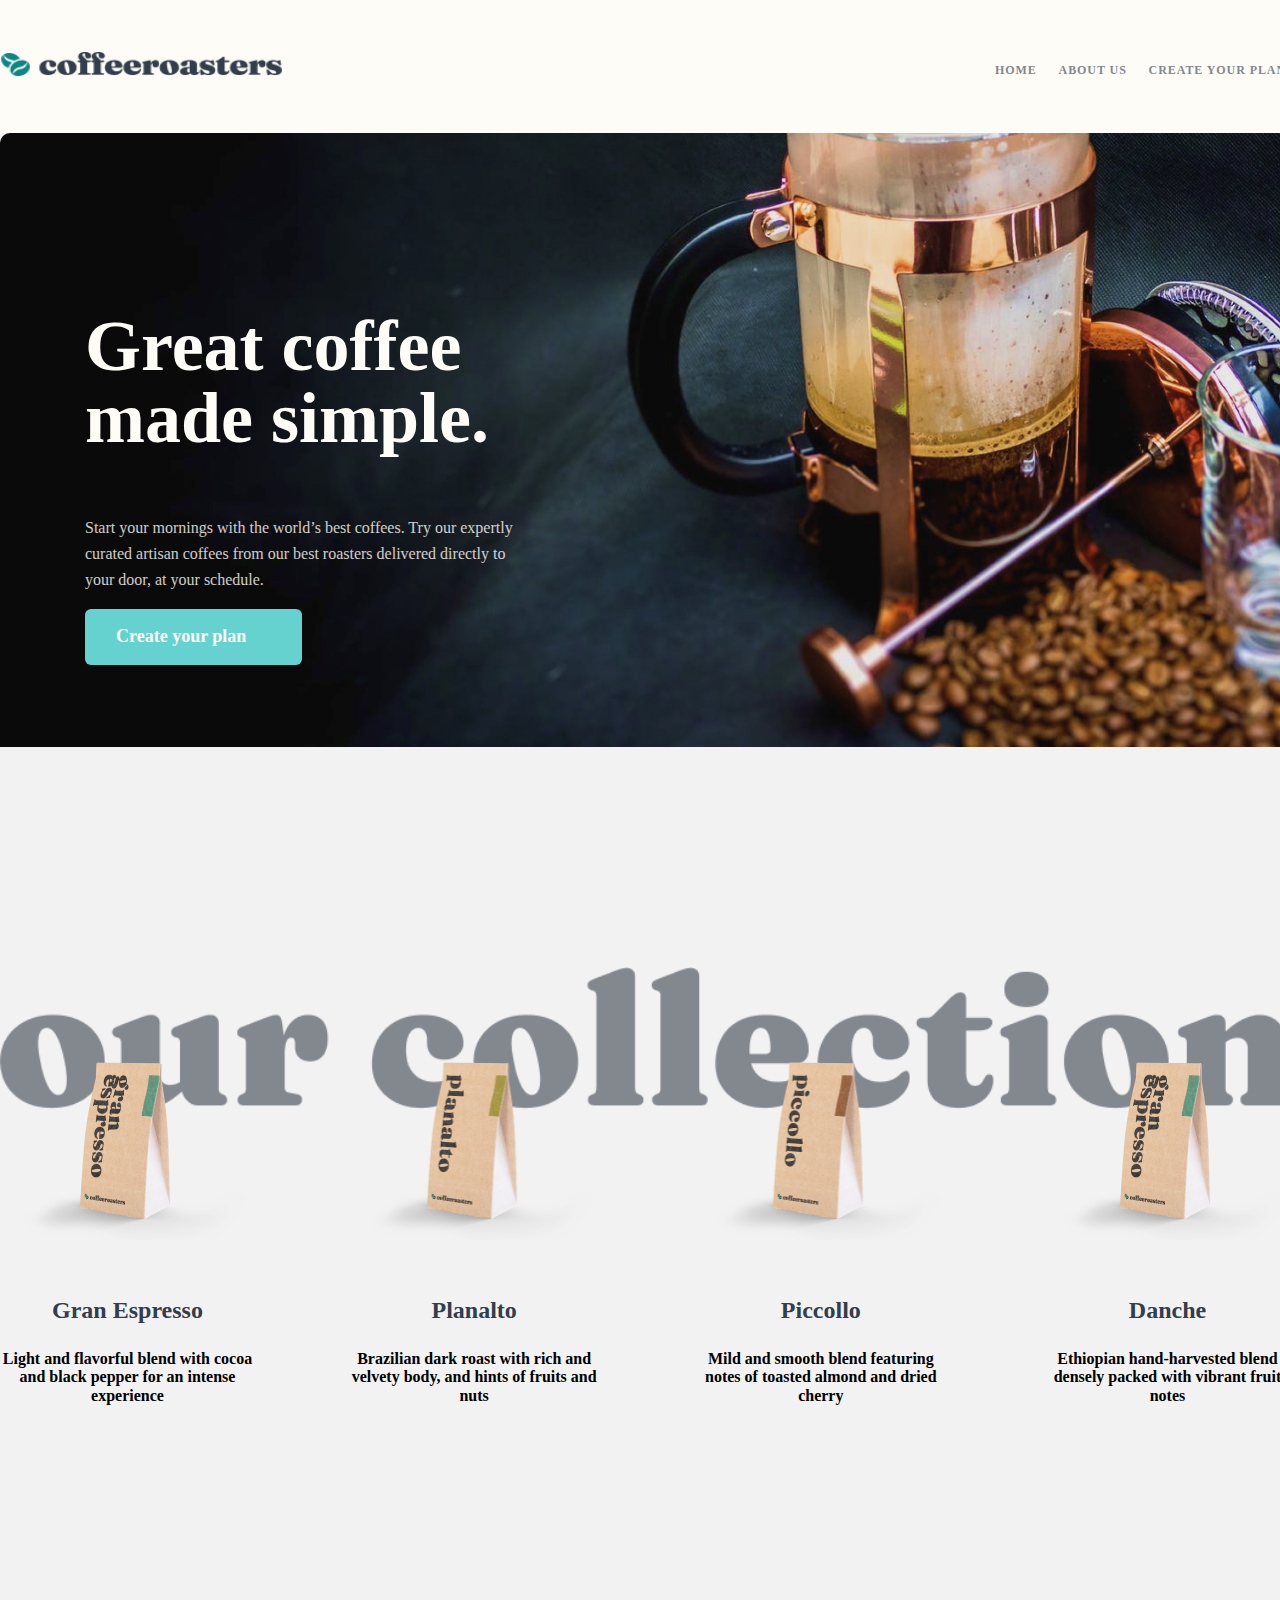
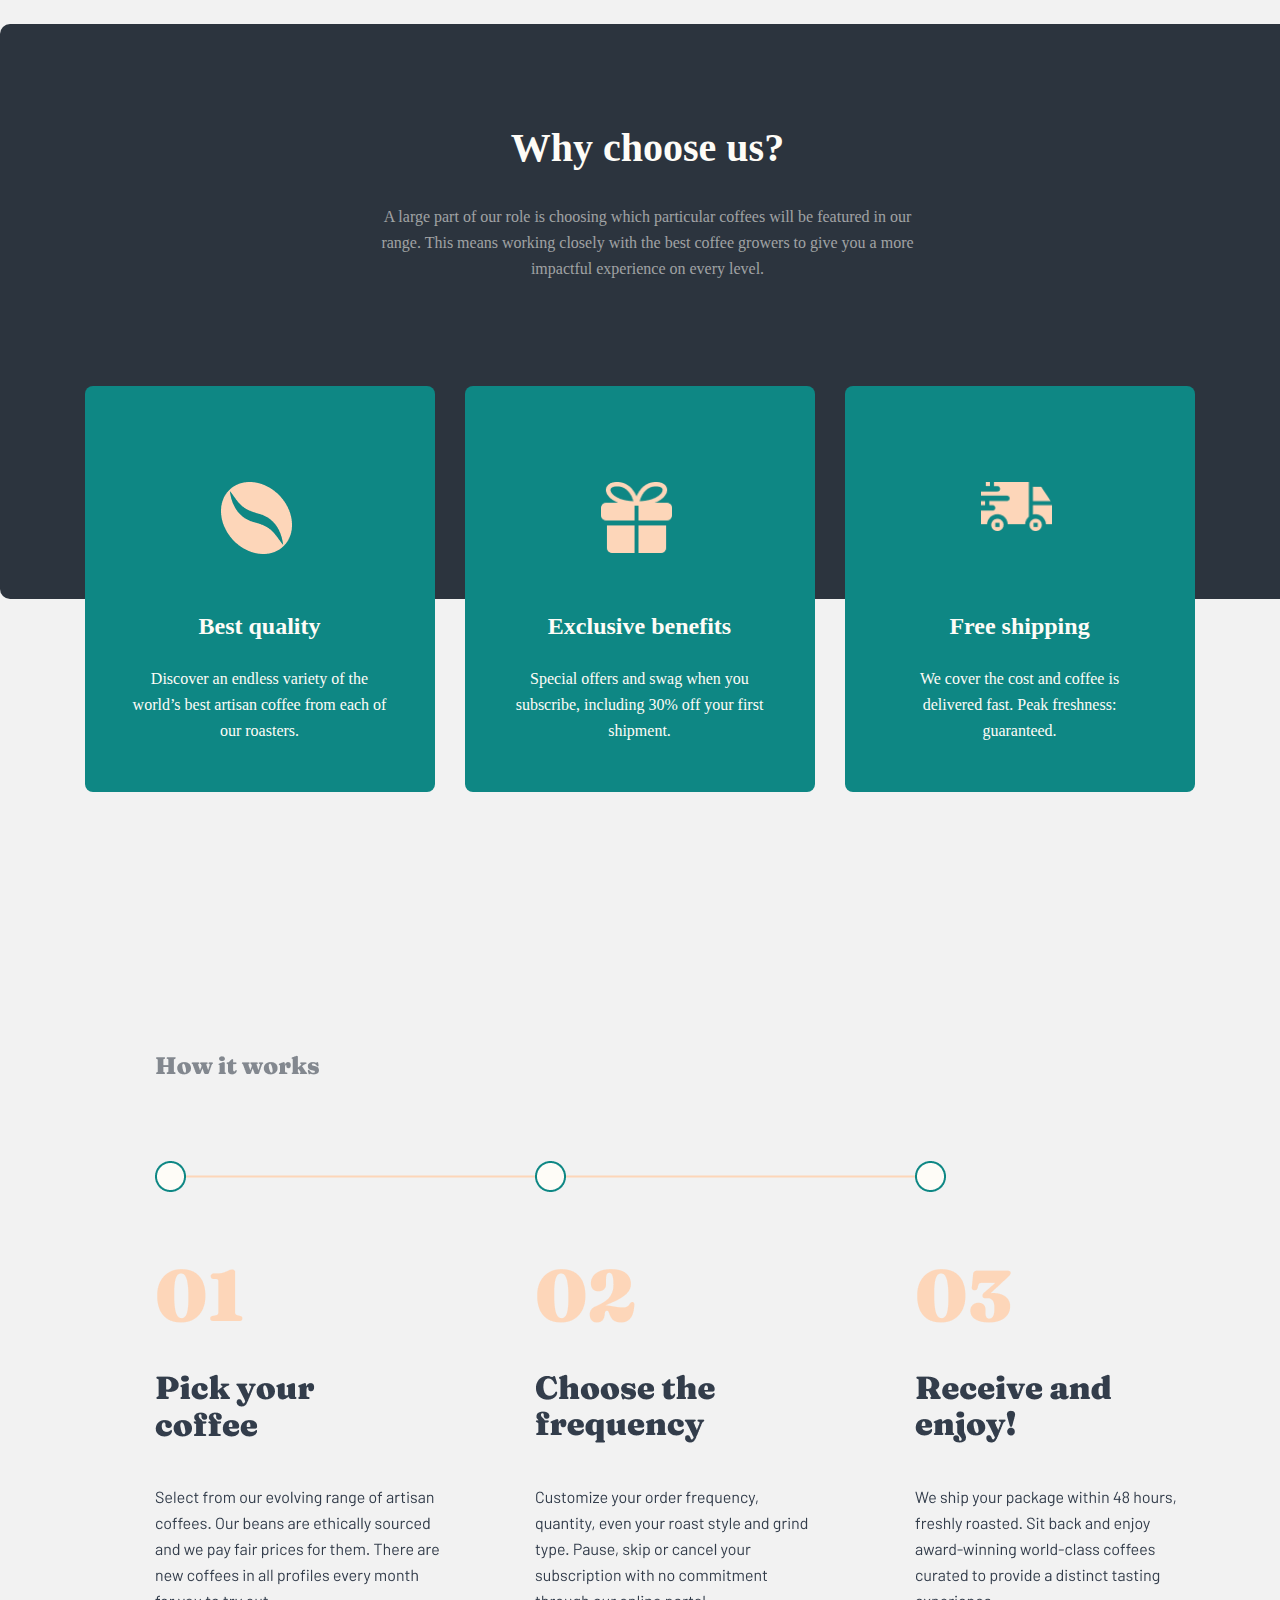
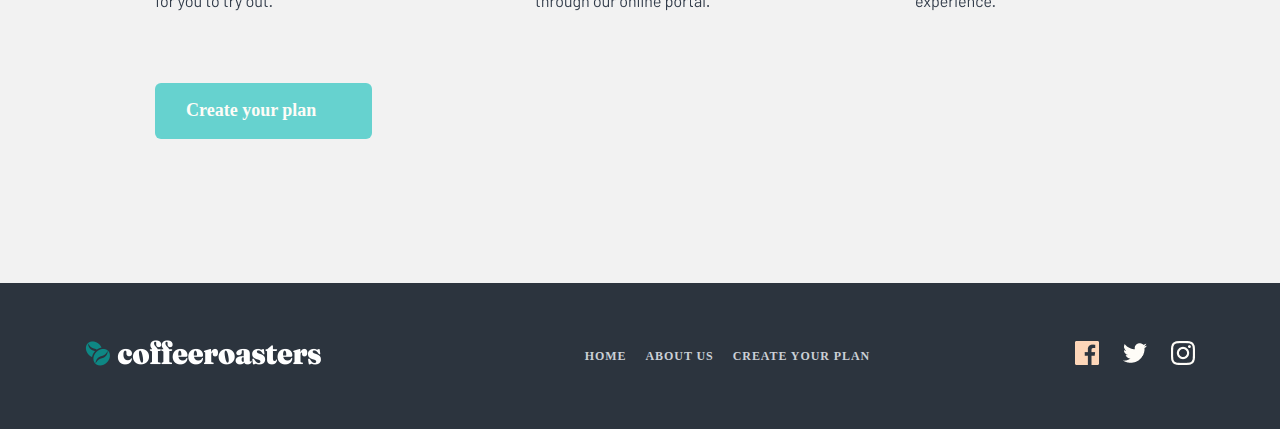
==== index.html @ d9ac760b "done mission" ====
<!DOCTYPE html>
<html lang="en">
<head>
    <meta charset="UTF-8">
    <meta http-equiv="X-UA-Compatible" content="IE=edge">
    <meta name="viewport" content="width=device-width, initial-scale=1.0">
    <title>cofferoaster</title>
    <link rel="stylesheet" href="./css/main.css">
    <link rel="stylesheet" href="./css/normalize.css">
</head>
<body>
    <!-- header part start  -->
    <header class="header_part">
        <div class="container">
            <div class="header_wrapper">
                <!-- site header logo start -->
                <a  class="header_image_logotip" href="#" class="header_logotip"><img class="heder_logo_img" src="./image/logotip.png" alt="cofferoaster" width="203" height="24"></a>
                <!-- header navbar start -->
                <nav>
                    <ul class="header_lis_wrappe">
                        <li class="ul_item"><a href="#" class="li_word_link">HOME</a></li>
                        <li class="ul_item"><a href="#" class="li_word_link">ABOUT US</a></li>
                        <li class="ul_item"><a href="#" class="li_word_link">CREATE YOUR PLANE</a></li>
                    </ul>
                </nav>
            </div>
        </div>
    </header>
    <!-- header part and -->
    <!-- start main part -->
  <main class="site_main">
    <!-- <h1>COFFEROASTER</h1> -->
    <!-- first section part start -->
    <section class="first_section">
        <div class="container">
            <div class="first_section_wrapper">

                    <h2 class="coffe_great">Great coffee made simple.</h2>
                      <p class="coffe_great_desc">Start your mornings with the world’s best coffees. Try our expertly curated artisan coffees from our best roasters delivered directly to your door, at your schedule.</p> 
                      <a class="first_section_btn" href="#" role="button">Create your plan</a> 
            </div>
        </div>
    </section>
    <!-- first section part start -->
    <!-- scond section part start -->
    <section class="second_section">
        <div class="container">
        <div class="second_section_wrapper">
            <ul class="second_section_list_wrapper">               
                <li class="second_section_items">
                    <img  class="second_section_image" src="./image/kopi1 copy.png" alt="image" width="255" height="193">
                    <h3 class="gran_espresso">Gran Espresso</h3>
                    <p class="second_section_desc">Light and flavorful blend with cocoa and black pepper for an intense experience</p>
                </li>
                <li class="second_section_items">
                    <img  class="second_section_image" src="./image/kopi2.png" alt="image" width="255" height="193">
                    <h2 class="gran_espresso">Planalto</h2>
                    <p class="second_section_desc">Brazilian dark roast with rich and velvety body, and hints of fruits and nuts</p>
                </li>
                <li class="second_section_items">
                    <img  class="second_section_image" src="./image/kopi3.png" alt="image" width="255" height="193">
                    <h2 class="gran_espresso">Piccollo</h2>
                    <p class="second_section_desc">Mild and smooth blend featuring notes of toasted almond and dried cherry</p>
                </li>
                <li class="second_section_items">
                    <img  class="second_section_image" src="./image/kopi1 copy.png" alt="image" width="255" height="193">
                    <h2 class="gran_espresso">Danche</h2>
                    <p class="second_section_desc">Ethiopian hand-harvested blend densely packed with vibrant fruit notes</p>
                </li>
            </ul>
        </div>
       </div>
    </section>
     <!-- scond section part and-->
        <!-- Why Choose section start -->
        <section class="why-choose-section">
            <div class="container">
                <div class="why-choose-section__wrapper">
                    <h2 class="why-choose-section__title">
                        Why choose us?
                    </h2>
                    <p class="why-choose-section__desc">
                        A large part of our role is choosing which particular coffees will be featured 
                        in our range. This means working closely with the best coffee growers to give 
                        you a more impactful experience on every level.
                    </p>
    
                    <ul class="why-choose-section__list">
                        <li class="why-choose-section__item">
                            <h3 class="why-choose__item-title">
                                Best quality
                            </h3>
                            <p class="why-choose__item-desc">
                                Discover an endless variety of the world’s best artisan coffee from each of our roasters.
                            </p>
                        </li>
                        <li class="why-choose-section__item">
                            <h3 class="why-choose__item-title">
                                Exclusive benefits
                            </h3>
                            <p class="why-choose__item-desc">
                                Special offers and swag when you subscribe, including 30% off your first shipment.
                            </p>
                        </li>
                        <li class="why-choose-section__item">
                            <h3 class="why-choose__item-title">
                                Free shipping
                            </h3>
                            <p class="why-choose__item-desc">
                                We cover the cost and coffee is delivered fast. Peak freshness: guaranteed.
                            </p>
                        </li>
                    </ul>
                </div>
            </div>
          </section>
          <!-- Why Choose section end -->
    <!-- fourth section part start -->
          <section  class="fourth_section">
            <div class="container">
                    <img class="fourth_section_box_img" src="./image/big.png" alt="image" width="1045" height="565" >
                <div class="image_fourth_section"></div>
                    <a class="fourth_sec_click" href="#" >Create your plan</a>
                </div>
            </div>
          </section>
    <!-- fourth section part and -->
    <!-- Footer part start -->
    <footer class="footer_part">
        <div class="conatainer">
            <div class="foter_wrapper">
                <a class="image_active" href="#"><img class="footer_logo_img" src="./image/foter-logo.png" alt="iconlogo" width="236" height="26"></a>
                <ul class="footer_list">
                    <li class="foter_item"><a class="link_foter_word" href="#" >HOME</a></li>
                    <li class="foter_item"><a class="link_foter_word" href="#" >ABOUT US</a></li>
                    <li class="foter_item"><a class="link_foter_word" href="#" >CREATE YOUR PLAN</a></li>
                </ul>
                <a class="footer_click" href="#" ><img src="./image/icon-soc-se.png" alt="" class="icon_soc_network" width="120" height="24"></a>
            </div>
        </div>
    </footer>
    <!-- footer part and -->
  </main>
    <!-- start main and -->
</body>
</html>
---- css/main.css ----
/* fraunces-regular - latin */
@font-face {
    font-family: 'Fraunces';
    font-style: normal;
    font-weight: 400;
    src: local(''),
         url('../fonts/fraunces-v24-latin-regular.woff2') format('woff2'), /* Chrome 26+, Opera 23+, Firefox 39+ */
         url('../fonts/fraunces-v24-latin-regular.woff') format('woff'); /* Chrome 6+, Firefox 3.6+, IE 9+, Safari 5.1+ */
  }
  /* fraunces-900 - latin */
  @font-face {
    font-family: 'Fraunces';
    font-style: normal;
    font-weight: 900;
    src: local(''),
         url('../fonts/fraunces-v24-latin-900.woff2') format('woff2'), /* Chrome 26+, Opera 23+, Firefox 39+ */
         url('../fonts/fraunces-v24-latin-900.woff') format('woff'); /* Chrome 6+, Firefox 3.6+, IE 9+, Safari 5.1+ */
  }
  /* barlow-regular - latin */
@font-face {
    font-family: 'Barlow';
    font-style: normal;
    font-weight: 400;
    src: local(''),
         url('../fonts/barlow-v12-latin-regular.woff2') format('woff2'), /* Chrome 26+, Opera 23+, Firefox 39+ */
         url('../fonts/barlow-v12-latin-regular.woff') format('woff'); /* Chrome 6+, Firefox 3.6+, IE 9+, Safari 5.1+ */
  }
  /* barlow-700 - latin */
  @font-face {
    font-family: 'Barlow';
    font-style: normal;
    font-weight: 700;
    src: local(''),
         url('../fonts/barlow-v12-latin-700.woff2') format('woff2'), /* Chrome 26+, Opera 23+, Firefox 39+ */
         url('../fonts/barlow-v12-latin-700.woff') format('woff'); /* Chrome 6+, Firefox 3.6+, IE 9+, Safari 5.1+ */
  }
  *{
    box-sizing: border-box;
  }
body {
    font-family: "Fraunces","Times New Roman", serif;
    font-weight: 900;
}
.header_part {
    padding-top: 44px;
    padding-bottom: 44px;
    background: #fefcf7;
}

.container {
    width: 1310px;
    margin-right: auto;
    margin-left: auto;
    padding-right: 15px;
    padding-right: 15px;
}
.header_wrapper {
    display: flex;
    justify-content: space-between;
    align-items: center;

}
.heder_logo_img {
    width: 283px;
    height: 26px;
}
.header_lis_wrappe {
    display: flex;
    justify-content: space-between;
    padding-left: 0;
    width: 300px;
    height: 13px;
}
.ul_item{
    list-style: none;
}
.li_word_link {
    font-family: 'Barlow';
    font-style: normal;
    font-weight: 700;
    font-size: 12px;
    line-height: 15px;
    letter-spacing: 0.923077px;
    text-transform: uppercase;
    color: #83888F;
    text-decoration: none;
}
/* ************ header part and *********** */

/* ********* first section start ****** */
.site_main {
    background: #F2F2F2;
}

.first_section {
    margin-right: auto;
    margin-left: auto;
    padding-top: 117px;
    padding-bottom: 116px;
    padding-left: 85px;
    width: 1310px;
    background-image: url(../image/coffe-picture.jpg);
    background-repeat: no-repeat;
    background-size: 100%;
    border-radius: 10px;
}
.coffe_great {
    width: 493px;
    height: 145px;
    font-size: 72px;
    line-height: 72px;
    color: #FEFCF7;

}
.coffe_great_desc {
    width: 445px;
    height: 78px;
    font-family: 'Barlow';
    font-style: normal;
    font-weight: 400;
    font-size: 16px;
    line-height: 26px;
    color: #FEFCF7;
    mix-blend-mode: normal;
    opacity: 0.8;
}
.first_section_btn {
    display: inline-block;
    padding-top: 15px;
    padding-bottom: 16px;
    padding-left: 31px;
    padding-right: 31px;
    font-size: 18px;
    line-height: 25px;
    margin-bottom: 170px;
    color: #FEFCF7;
    text-decoration: none;
    width: 217px;
    height: 56px;
    background: #66D2CF;
    border-radius: 6px;
}
/* ********* first section start ****** */

/* *********** second section start *************** */
.second_section {
    margin-bottom: 180px;
}
.second_section_list_wrapper {
    display: flex;
   justify-content: space-between;
   padding-top: 80px;
    width: 1111px;
    width: 100%;
    margin-right: auto;
    margin-left: auto;
    padding-left: 0;
    background-image: url("../image/word_back.png");
    background-repeat: no-repeat;
    list-style: none;
    background-size: 100%;
}

.gran_espresso {
    margin-top: 0;
    margin-bottom: 24px;
    font-family: 'Fraunces 9pt';
    font-style: normal;
    font-weight: 900;
    font-size: 24px;
    line-height: 32px;
    text-align: center;
    color: #333D4B;
}
.second_section_image {
    width: 255px;
    height: 193px;
    margin-bottom: 50px;
    font-family: 'Barlow';
    font-style: normal;
    font-weight: 400;
    font-size: 16px;
    line-height: 26px;
    text-align: center;
    color: #333D4B;

}
.second_section_desc {
   text-align: center;
    width: 255px;
    height: 78px;
}
/* *********** second section start *************** */
/* Why Choose section start */
.why-choose-section {
    margin-bottom: 450px;
}

.why-choose-section__wrapper{
    background-color: #2C343E;
    border-radius: 10px;
    padding-top: 100px;
    padding-bottom: 317px;
    position: relative;
}

.why-choose-section__title{
    font-size: 40px;
    line-height: 48px;
    text-align: center;
    color: #FEFCF7;
    margin-top: 0;
    margin-bottom: 32px;
}

.why-choose-section__desc{
    width: 540px;
    font-family: 'Barlow';
    font-weight: 400;
    font-size: 16px;
    line-height: 26px;
    text-align: center;
    color: #FEFCF790;
    margin-top: 0;
    margin-right: auto;
    margin-bottom: 0;
    margin-left: auto;
}

.why-choose-section__list{
    display: flex;
    justify-content: space-between;
    width: 1110px;
    padding-left: 0;
    list-style: none;
    position: absolute;
    top: 346px;
    right: 85px;
    left: 85px;
}

.why-choose-section__item{
    width: 350px;
    background-color: #0E8784;
    border-radius: 8px;
    padding-top: 72px;
    padding-right: 48px;
    padding-bottom: 48px;
    padding-left: 47px;
    
}

.why-choose__item-title{
    font-size: 24px;
    line-height: 32px;
    text-align: center;
    color: #fefcf7;
}

.why-choose__item-title::before{
    display: block;
    width: 71px;
    height: 72px;
    background-image: url("../image/Shape.png");
    background-repeat: no-repeat;
    background-size: 100%;
    margin-bottom: 56px;
    margin-left: 89px;
    content: "";
}

.why-choose-section__item:nth-child(2) > .why-choose__item-title::before{
    background-image: url("../image/Combined\ Shape.png");
}

.why-choose-section__item:nth-child(3) > .why-choose__item-title::before{
    background-image: url("../image/Combined\ Shape\ \(1\).png");
}

.why-choose__item-desc{
    font-family: 'Barlow';
    font-weight: 400;
    font-size: 16px;
    line-height: 26px;
    text-align: center;
    color: #FEFCF7;
    margin-top: 0;
    margin-bottom: 0;
}


/* ********** fourth section part start *********** */
.fourth_section {
    flex-direction: column;
    padding-left: 155px;
    margin-bottom: 64px;
    background: #F2F2F2;
}

.fourth_sec_click {
    position: absolute;
display: inline-block;
text-decoration: none;
font-weight: 900;
font-size: 18px;
line-height: 25px;
color: #FEFCF7;
 width: 217px;
 height: 56px;  
 padding: 15px 16px 31px 31px;
 background: #66D2CF;
 border-radius: 6px;

}
.fourth_section_box_img {
    margin-bottom: 65px;
}
.image_fourth_section {

}
/* ********** fourth section part and *********** */
/* ********* FOOTER part start ************* */
.footer_part {
    margin-top: 200px;
    padding-top: 47px;
    padding-bottom: 48px;
    padding-left: 85px;
    padding-right: 85px;
    margin-right: auto;
    margin-left: auto;
    width: 1280px;   
    background: #2C343E;
}

.foter_wrapper {
    display: flex;
    align-items: center;
    justify-content: space-between;
}
.footer_list {
    display: flex;
    align-items: center;
    justify-content: space-between;
}
.foter_item {
    list-style: none;
}
.link_foter_word:hover {
    color: white;
}
.link_foter_word {  
text-decoration: none;
font-family: 'Barlow';
font-style: normal;
margin-left: 19px;
font-weight: 700;
font-size: 12px;
line-height: 15px;
letter-spacing: 0.923077px;
text-transform: uppercase;
color: #cbd0d6;
}
.footer_click:hover {
    color: #FDD6B9;
}
.image_active:hover {
    box-shadow: 0px 5px 5px 5px blue;
}
/* ********* FOOTER part start ************* */
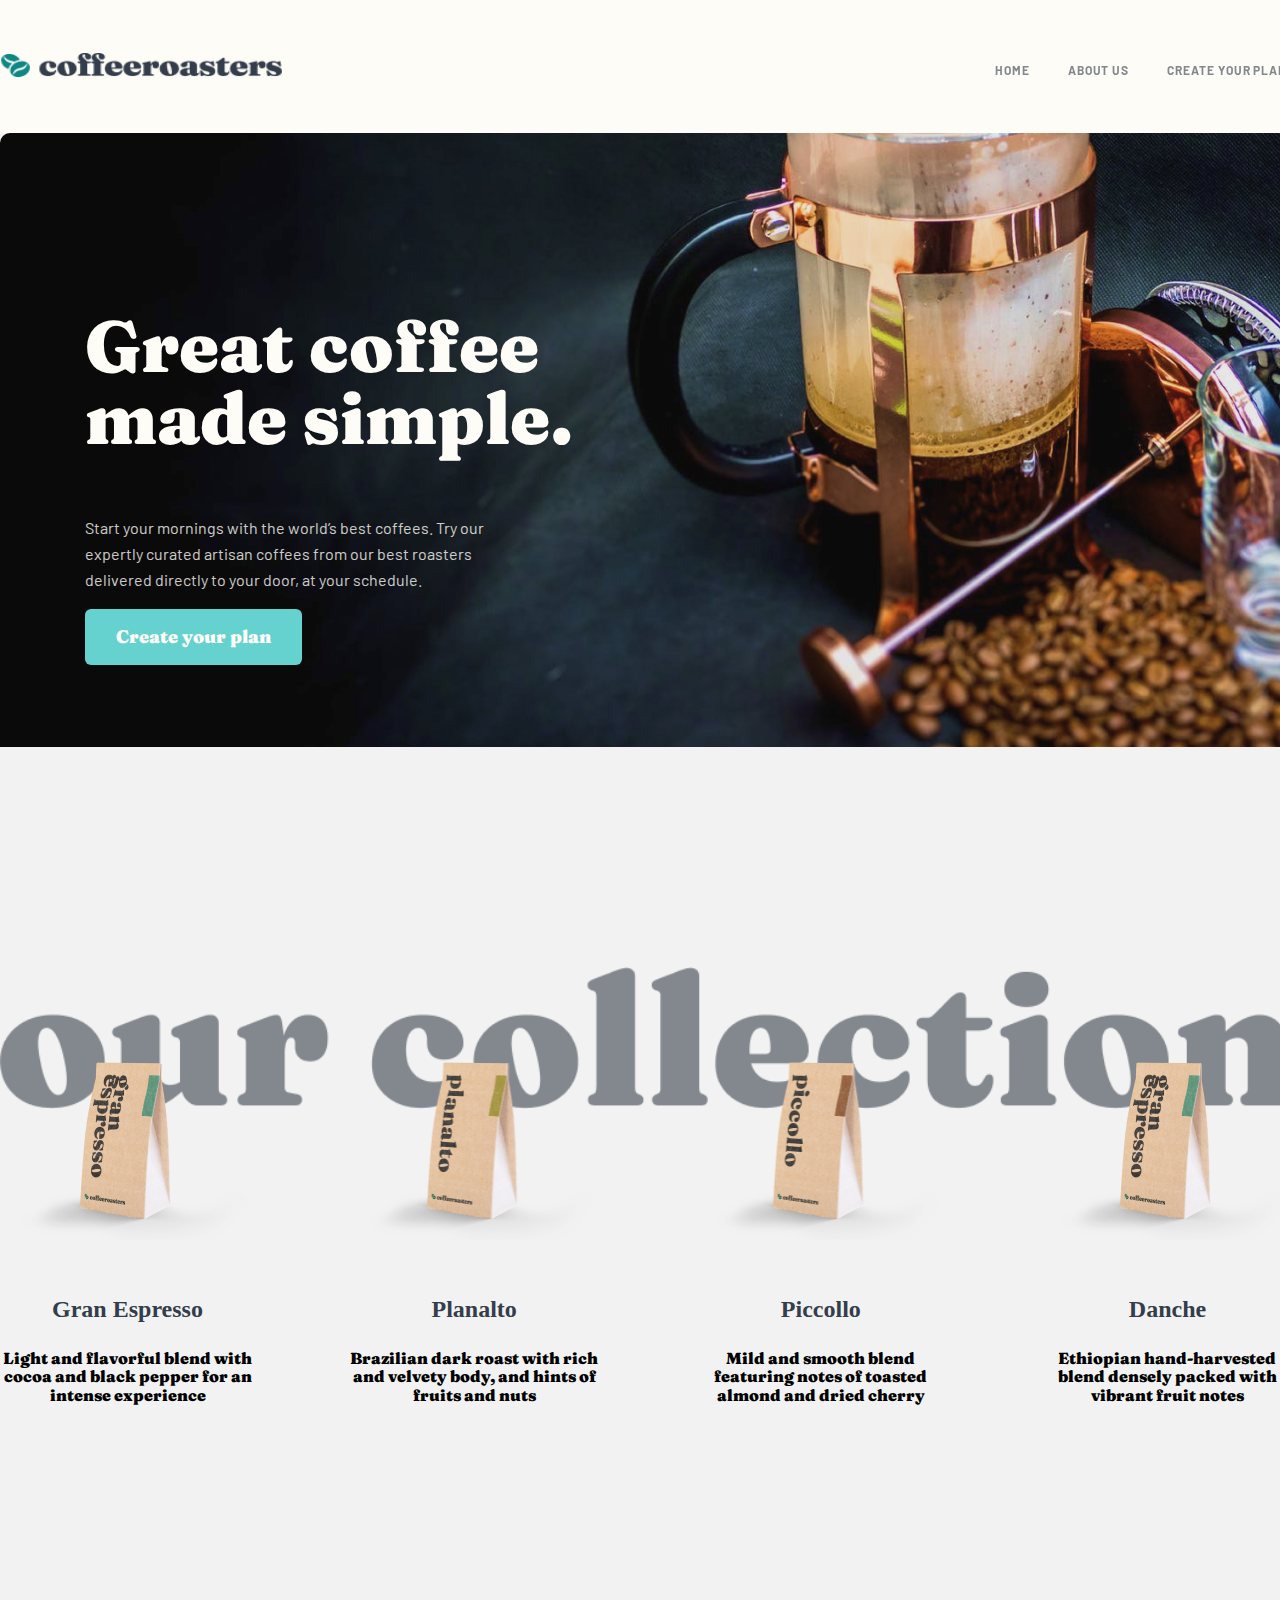
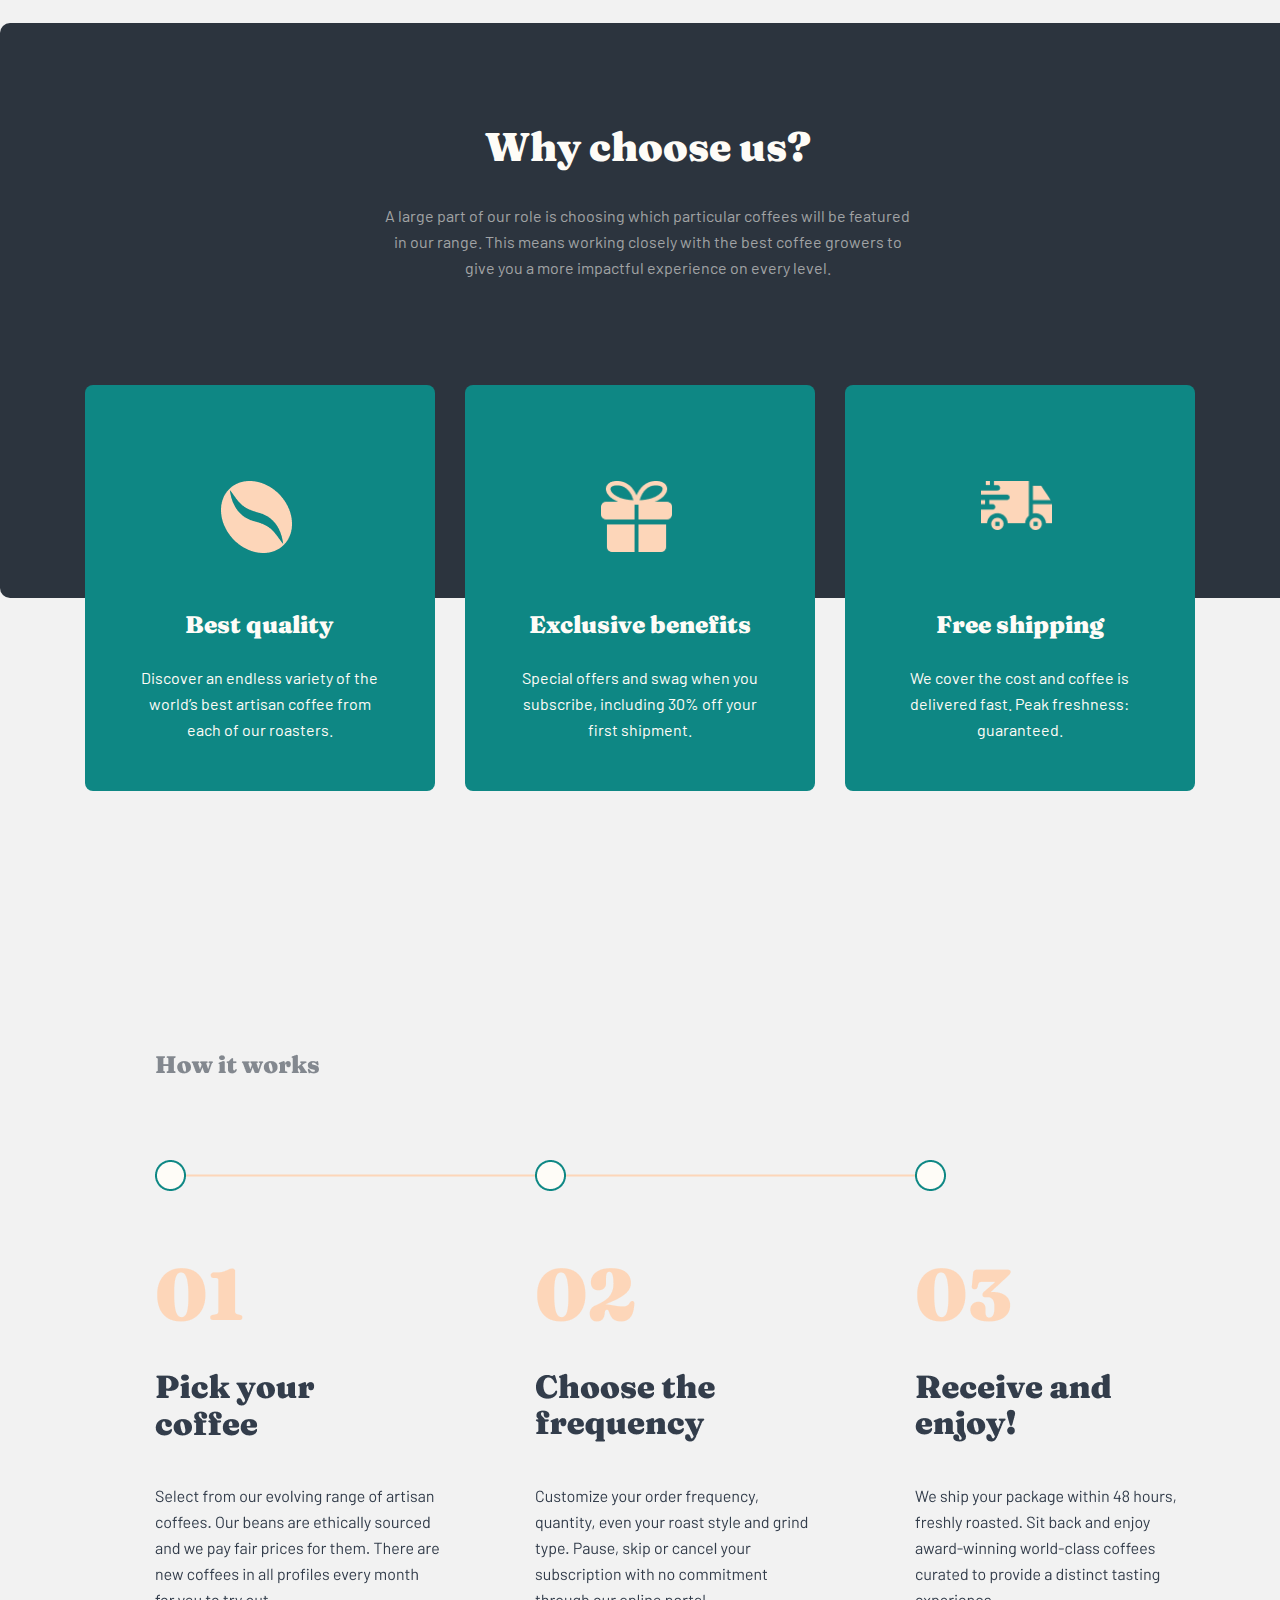
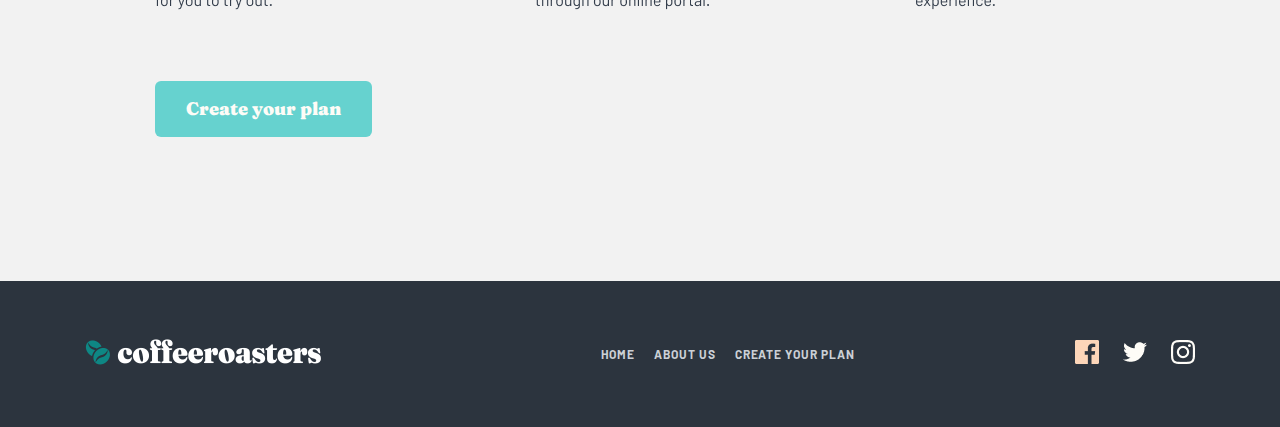
==== commit 2c47d3e3: "done" ====
--- a/index.html
+++ b/index.html
@@ -14,13 +14,13 @@
         <div class="container">
             <div class="header_wrapper">
                 <!-- site header logo start -->
-                <a  class="header_image_logotip" href="#" class="header_logotip"><img class="heder_logo_img" src="./image/logotip.png" alt="cofferoaster" width="203" height="24"></a>
+                <a  class="header_image_logotip" href="#"><img class="heder_logo_img" src="./image/logotip.png" alt="cofferoaster" width="203" height="24"></a>
                 <!-- header navbar start -->
                 <nav>
                     <ul class="header_lis_wrappe">
                         <li class="ul_item"><a href="#" class="li_word_link">HOME</a></li>
-                        <li class="ul_item"><a href="#" class="li_word_link">ABOUT US</a></li>
-                        <li class="ul_item"><a href="#" class="li_word_link">CREATE YOUR PLANE</a></li>
+                        <li class="ul_item"><a href="nextpage.html" class="li_word_link">ABOUT US</a></li>
+                        <li class="ul_item"><a href="#" class="li_word_link" target="_blank">CREATE YOUR PLANE</a></li>
                     </ul>
                 </nav>
             </div>
@@ -48,7 +48,7 @@
         <div class="second_section_wrapper">
             <ul class="second_section_list_wrapper">               
                 <li class="second_section_items">
-                    <img  class="second_section_image" src="./image/kopi1 copy.png" alt="image" width="255" height="193">
+                    <img class="second_section_image" src="./image/kopi1.copy.png" alt="image" width="255" height="193">
                     <h3 class="gran_espresso">Gran Espresso</h3>
                     <p class="second_section_desc">Light and flavorful blend with cocoa and black pepper for an intense experience</p>
                 </li>
@@ -63,7 +63,7 @@
                     <p class="second_section_desc">Mild and smooth blend featuring notes of toasted almond and dried cherry</p>
                 </li>
                 <li class="second_section_items">
-                    <img  class="second_section_image" src="./image/kopi1 copy.png" alt="image" width="255" height="193">
+                    <img  class="second_section_image" src="./image/kopi1.copy.png" alt="image" width="255" height="193">
                     <h2 class="gran_espresso">Danche</h2>
                     <p class="second_section_desc">Ethiopian hand-harvested blend densely packed with vibrant fruit notes</p>
                 </li>
@@ -116,12 +116,11 @@
           </section>
           <!-- Why Choose section end -->
     <!-- fourth section part start -->
-          <section  class="fourth_section">
+          <section class="fourth_section">
             <div class="container">
                     <img class="fourth_section_box_img" src="./image/big.png" alt="image" width="1045" height="565" >
                 <div class="image_fourth_section"></div>
                     <a class="fourth_sec_click" href="#" >Create your plan</a>
-                </div>
             </div>
           </section>
     <!-- fourth section part and -->
--- a/css/main.css
+++ b/css/main.css
@@ -4,44 +4,47 @@
     font-style: normal;
     font-weight: 400;
     src: local(''),
-         url('../fonts/fraunces-v24-latin-regular.woff2') format('woff2'), /* Chrome 26+, Opera 23+, Firefox 39+ */
-         url('../fonts/fraunces-v24-latin-regular.woff') format('woff'); /* Chrome 6+, Firefox 3.6+, IE 9+, Safari 5.1+ */
-  }
-  /* fraunces-900 - latin */
-  @font-face {
+    url('../fonts/fraunces-v24-latin-regular.woff2') format('woff2'), /* Chrome 26+, Opera 23+, Firefox 39+ */
+    url('../fonts/fraunces-v24-latin-regular.woff') format('woff'); /* Chrome 6+, Firefox 3.6+, IE 9+, Safari 5.1+ */
+}
+/* fraunces-900 - latin */
+@font-face {
     font-family: 'Fraunces';
     font-style: normal;
     font-weight: 900;
     src: local(''),
-         url('../fonts/fraunces-v24-latin-900.woff2') format('woff2'), /* Chrome 26+, Opera 23+, Firefox 39+ */
-         url('../fonts/fraunces-v24-latin-900.woff') format('woff'); /* Chrome 6+, Firefox 3.6+, IE 9+, Safari 5.1+ */
-  }
-  /* barlow-regular - latin */
+    url('../fonts/fraunces-v24-latin-900.woff2') format('woff2'), /* Chrome 26+, Opera 23+, Firefox 39+ */
+    url('../fonts/fraunces-v24-latin-900.woff') format('woff'); /* Chrome 6+, Firefox 3.6+, IE 9+, Safari 5.1+ */
+}
+/* barlow-regular - latin */
 @font-face {
     font-family: 'Barlow';
     font-style: normal;
     font-weight: 400;
     src: local(''),
-         url('../fonts/barlow-v12-latin-regular.woff2') format('woff2'), /* Chrome 26+, Opera 23+, Firefox 39+ */
-         url('../fonts/barlow-v12-latin-regular.woff') format('woff'); /* Chrome 6+, Firefox 3.6+, IE 9+, Safari 5.1+ */
-  }
-  /* barlow-700 - latin */
-  @font-face {
+    url('../fonts/barlow-v12-latin-regular.woff2') format('woff2'), /* Chrome 26+, Opera 23+, Firefox 39+ */
+    url('../fonts/barlow-v12-latin-regular.woff') format('woff'); /* Chrome 6+, Firefox 3.6+, IE 9+, Safari 5.1+ */
+}
+/* barlow-700 - latin */
+@font-face {
     font-family: 'Barlow';
     font-style: normal;
     font-weight: 700;
     src: local(''),
-         url('../fonts/barlow-v12-latin-700.woff2') format('woff2'), /* Chrome 26+, Opera 23+, Firefox 39+ */
-         url('../fonts/barlow-v12-latin-700.woff') format('woff'); /* Chrome 6+, Firefox 3.6+, IE 9+, Safari 5.1+ */
-  }
-  *{
+    url('../fonts/barlow-v12-latin-700.woff2') format('woff2'), /* Chrome 26+, Opera 23+, Firefox 39+ */
+    url('../fonts/barlow-v12-latin-700.woff') format('woff'); /* Chrome 6+, Firefox 3.6+, IE 9+, Safari 5.1+ */
+}
+*{
     box-sizing: border-box;
-  }
+}
 body {
     font-family: "Fraunces","Times New Roman", serif;
     font-weight: 900;
 }
 .header_part {
+    position: sticky;
+    z-index: 99;
+    top: 0;
     padding-top: 44px;
     padding-bottom: 44px;
     background: #fefcf7;
@@ -58,7 +61,7 @@
     display: flex;
     justify-content: space-between;
     align-items: center;
-
+    
 }
 .heder_logo_img {
     width: 283px;
@@ -110,7 +113,7 @@
     font-size: 72px;
     line-height: 72px;
     color: #FEFCF7;
-
+    
 }
 .coffe_great_desc {
     width: 445px;
@@ -148,8 +151,8 @@
 }
 .second_section_list_wrapper {
     display: flex;
-   justify-content: space-between;
-   padding-top: 80px;
+    justify-content: space-between;
+    padding-top: 80px;
     width: 1111px;
     width: 100%;
     margin-right: auto;
@@ -183,10 +186,10 @@
     line-height: 26px;
     text-align: center;
     color: #333D4B;
-
+    
 }
 .second_section_desc {
-   text-align: center;
+    text-align: center;
     width: 255px;
     height: 78px;
 }
@@ -299,24 +302,24 @@
 
 .fourth_sec_click {
     position: absolute;
-display: inline-block;
-text-decoration: none;
-font-weight: 900;
-font-size: 18px;
-line-height: 25px;
-color: #FEFCF7;
- width: 217px;
- height: 56px;  
- padding: 15px 16px 31px 31px;
- background: #66D2CF;
- border-radius: 6px;
-
+    display: inline-block;
+    text-decoration: none;
+    font-weight: 900;
+    font-size: 18px;
+    line-height: 25px;
+    color: #FEFCF7;
+    width: 217px;
+    height: 56px;  
+    padding: 15px 16px 31px 31px;
+    background: #66D2CF;
+    border-radius: 6px;
+    
 }
 .fourth_section_box_img {
     margin-bottom: 65px;
 }
 .image_fourth_section {
-
+    
 }
 /* ********** fourth section part and *********** */
 /* ********* FOOTER part start ************* */
@@ -349,16 +352,16 @@
     color: white;
 }
 .link_foter_word {  
-text-decoration: none;
-font-family: 'Barlow';
-font-style: normal;
-margin-left: 19px;
-font-weight: 700;
-font-size: 12px;
-line-height: 15px;
-letter-spacing: 0.923077px;
-text-transform: uppercase;
-color: #cbd0d6;
+    text-decoration: none;
+    font-family: 'Barlow';
+    font-style: normal;
+    margin-left: 19px;
+    font-weight: 700;
+    font-size: 12px;
+    line-height: 15px;
+    letter-spacing: 0.923077px;
+    text-transform: uppercase;
+    color: rgb(203, 208, 214);
 }
 .footer_click:hover {
     color: #FDD6B9;
@@ -367,4 +370,247 @@
     box-shadow: 0px 5px 5px 5px blue;
 }
 /* ********* FOOTER part start ************* */
-
+/* ****** New page start ******* */
+
+/* ****** hero section start ******* */
+
+.hero_section{
+    margin-bottom: 168px;
+}
+
+.hero_wrapper{
+    background-image: url("../bg-image.jpg");
+    background-repeat: no-repeat;
+    background-position:center center;
+    background-size: contain;
+    padding: 137px 85px;
+}
+
+.title-hero{
+    font-family: 'Fraunces 9pt';
+    font-style: normal;
+    font-weight: 900;
+    font-size: 40px;
+    line-height: 48px;
+    color: #FEFCF7;
+}
+
+.pre-title{
+    width: 445px;
+    font-family: 'Barlow';
+    font-style: normal;
+    font-weight: 400;
+    font-size: 16px;
+    line-height: 26px;
+    color: #FEFCF7;
+}
+/* ****** hero section end ******* */
+
+
+/* ********* our service section start ****** */
+.our_service{
+    margin-bottom: 244px;
+}
+
+.our_service_wrapper{
+    display: flex;
+    align-items: center;
+    justify-content: center;
+    padding-right: 85px;
+    padding-left: 85px;
+    
+}
+
+.img{
+    margin-right: 152px;
+}
+
+.our_section_title{
+    font-family: 'Fraunces 9pt';
+    font-style: normal;
+    font-weight: 900;
+    font-size: 40px;
+    line-height: 48px;
+    color: #333D4B;
+}
+
+.our_pretitle{
+    width: 540px;
+    font-family: 'Barlow';
+    font-style: normal;
+    font-weight: 400;
+    font-size: 16px;
+    line-height: 26px;
+    color: #333D4B;
+}
+
+/* ********* our service section end ****** */
+
+/*******start middil section******* */
+
+.middil_section{
+    margin-bottom: 168px;
+}
+
+.middil_wrapper{
+    position: relative;
+    border-radius: 15px;
+    background-color: #293039;
+    padding-bottom: 160px;
+    padding-top: 88px;
+    padding-left: 85px;
+}
+.middil_title_box{
+    
+}
+
+.middil_title{
+    font-family: 'Fraunces 9pt';
+    font-style: normal;
+    font-weight: 900;
+    font-size: 40px;
+    line-height: 48px;
+    color: #FEFCF7;
+    margin-bottom: 32px;
+}
+
+.middil_pretitle{
+    width: 540px;
+    font-family: 'Barlow';
+    font-style: normal;
+    font-weight: 400;
+    font-size: 16px;
+    line-height: 26px;
+    color: #FEFCF7;
+}
+
+.image_middil{
+    position: absolute;
+    top: -90px;
+    right: 60px;
+}
+
+
+/*******end middil section******* */
+
+/* ***** last section start **** */
+
+
+
+.last_section{
+    margin-bottom: 168px;
+}
+.last_sec_wrapper{
+    padding-left: 85px;
+    padding-right: 85px;
+}
+
+.last_sec_lists{
+    display: flex;
+    align-items: center;
+    justify-content: space-between;
+    padding-left: 0;
+}
+
+.last_sec_title{
+    font-family: 'Fraunces 9pt';
+    font-style: normal;
+    font-weight: 900;
+    font-size: 24px;
+    line-height: 32px;
+    color: #83888F;
+    margin-bottom: 78px;
+    
+}
+
+
+.last_sec_items{
+    
+    list-style: none;
+    margin-right: 108px;
+    
+}
+
+.angliya{
+    font-family: 'Fraunces 9pt';
+    font-style: normal;
+    font-weight: 900;
+    font-size: 32px;
+    line-height: 36px;
+    margin-bottom: 24px;
+    color: #333D4B;
+}
+
+
+.country{
+    margin-bottom: 45px;
+}
+
+.last_sec_items p {
+    font-family: 'Barlow';
+    font-style: normal;
+    font-weight: 400;
+    font-size: 16px;
+    line-height: 26px;
+    color: #333D4B;
+}
+
+/* ***** last section start **** */
+
+
+/*********** footer part start ********/
+.foter_part{
+    margin-bottom: 88px;
+}
+
+.foters_wrapper{
+    display: flex;
+    align-items: center;
+    justify-content: space-between;
+    padding: 47px 85px;
+    background-color:  #2C343E;
+}
+
+.foter_logo{
+    display: flex;
+    align-items: center;
+    justify-content: center;
+}
+
+.img_foter{
+    margin-right: 106px;
+}
+
+.foter_lists{
+    display: flex;
+    align-items: center;
+    justify-content: center;
+    list-style: none;
+    padding-left: 0;
+}
+
+.links_foter{
+    margin-right: 33px;
+    text-decoration: none;
+    font-family: 'Barlow';
+    font-style: normal;
+    font-weight: 700;
+    font-size: 12px;
+    line-height: 15px;
+    color: #83888F;
+}
+
+.icons_social_lists{
+    list-style: none;
+    padding-left: 0;
+    display: flex;
+    align-items: center;
+}
+
+.items_social{
+    margin-right: 24px;
+    cursor: pointer;
+}
+
+/*********** footer part end ********/
+/* ****** New page end ******* */
